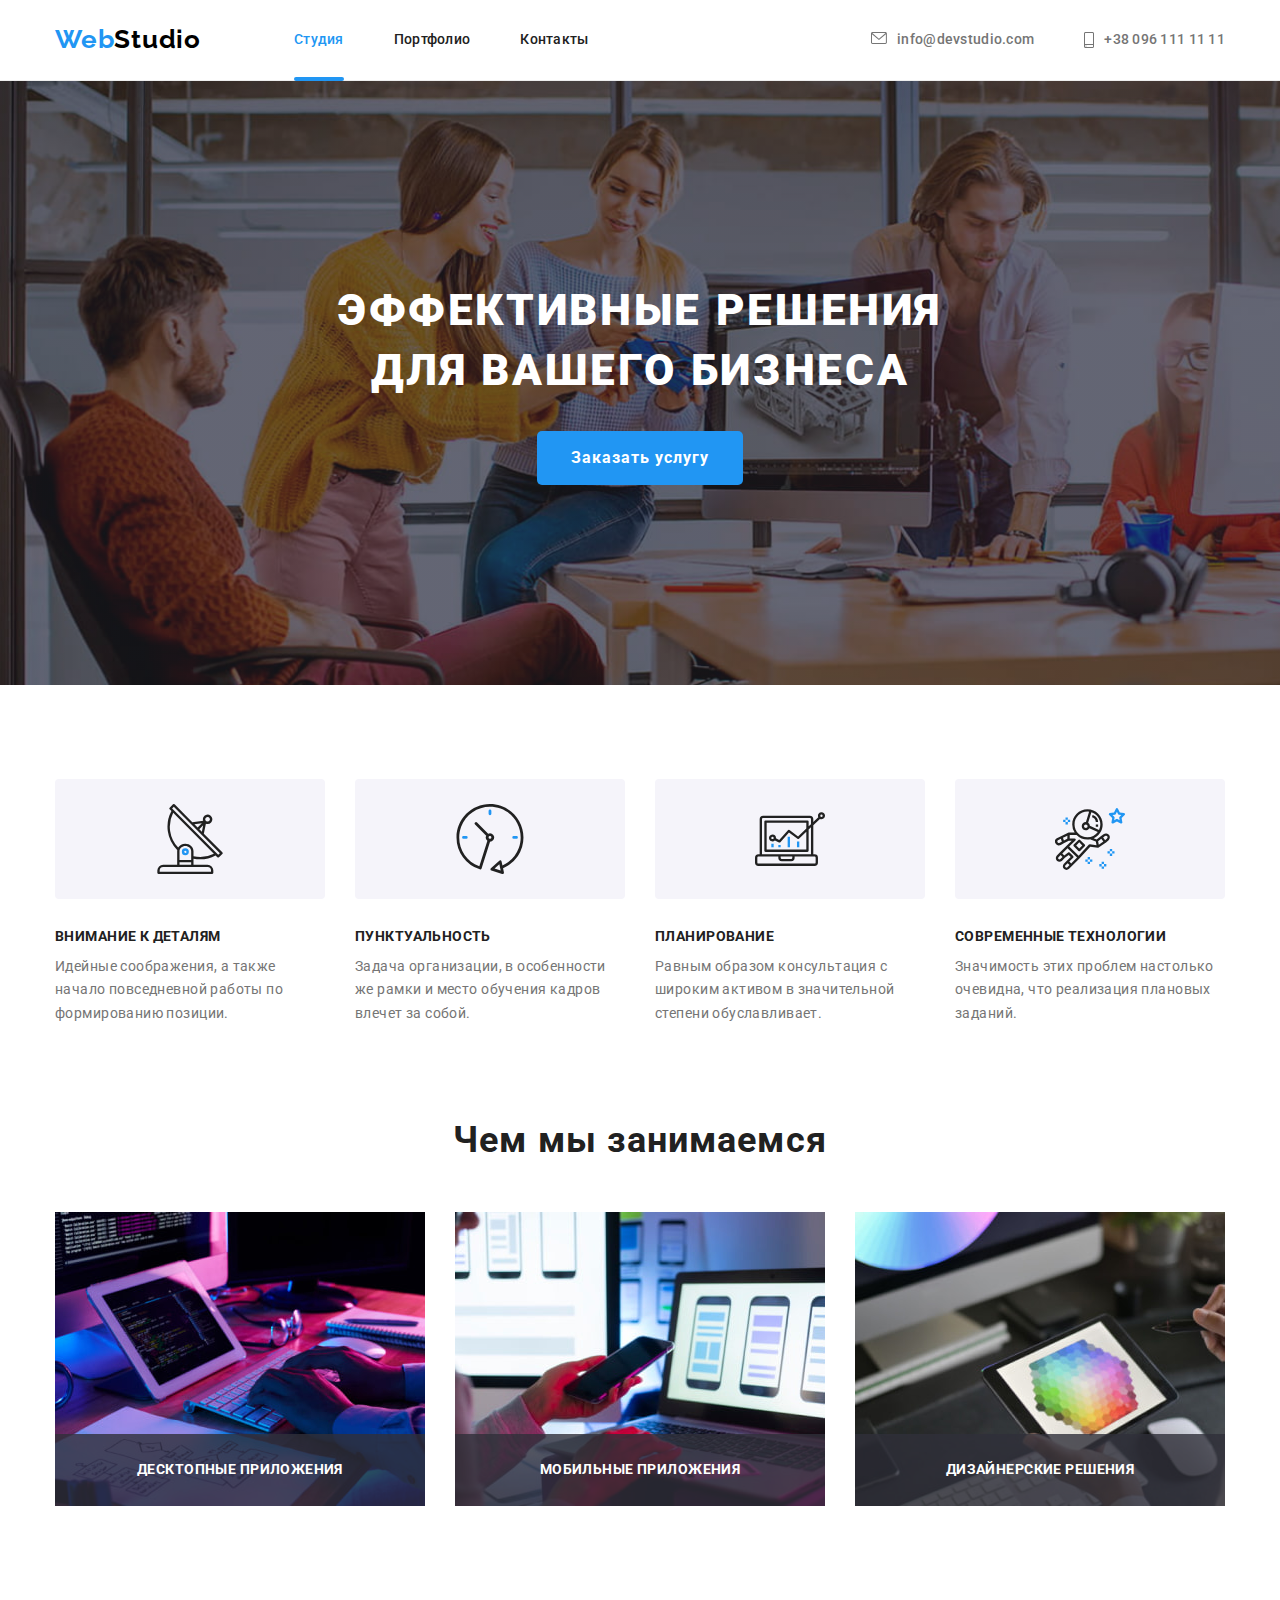
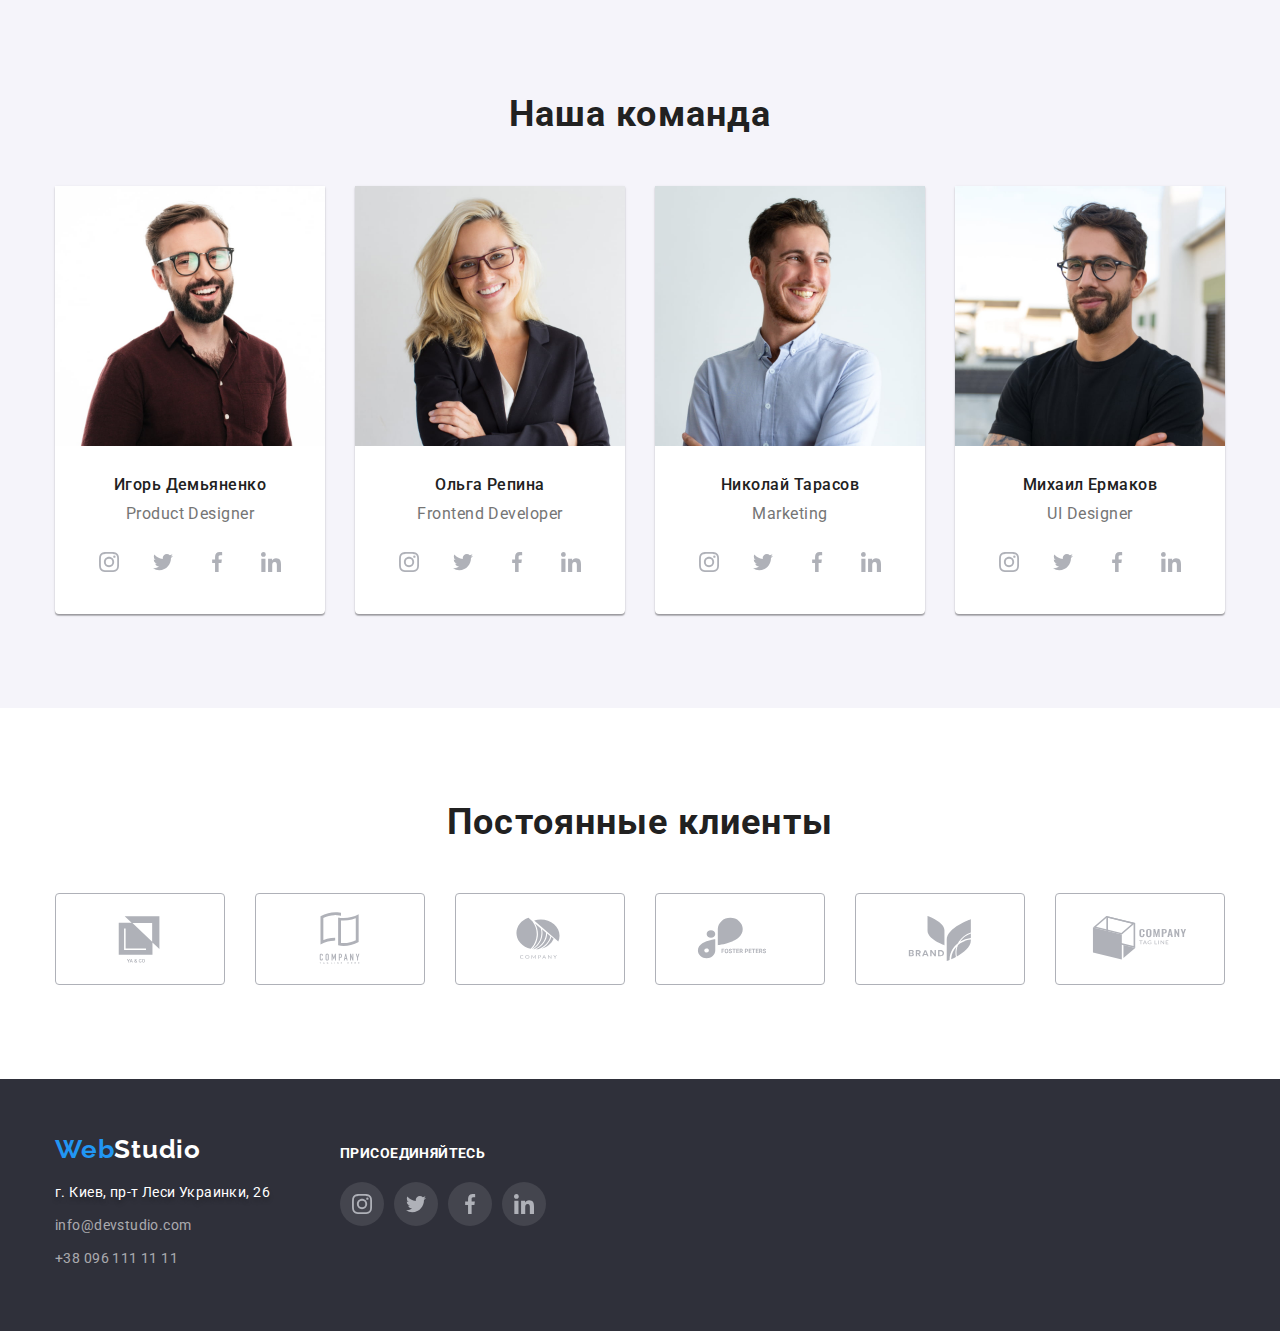
==== index.html @ 17a4c11c "Initial commit" ====
<!DOCTYPE html>
<html lang="ru">
  <head>
    <meta charset="UTF-8" />
    <meta http-equiv="X-UA-Compatible" content="IE=edge" />
    <meta name="viewport" content="width=device-width, initial-scale=1.0" />
    <title>Document</title>
    <link rel="preconnect" href="https://fonts.googleapis.com" />
    <link rel="preconnect" href="https://fonts.gstatic.com" crossorigin />
    <link rel="preconnect" href="https://fonts.googleapis.com" />
    <link rel="preconnect" href="https://fonts.gstatic.com" crossorigin />
    <link
      href="https://fonts.googleapis.com/css2?family=Raleway:wght@700&family=Roboto:wght@400;500;700;900&display=swap"
      rel="stylesheet"
    />
    <link
      rel="stylesheet"
      href="https://cdnjs.cloudflare.com/ajax/libs/modern-normalize/1.1.0/modern-normalize.min.css
    "
    />
    <link rel="stylesheet" href="./styles/style.css" />
  </head>

  <body data-page>
    <header class="header">
      <div class="container header-container">
        <a href="WebStudio" class="logo">
          <span class="logo-first-word">Web</span
          ><span class="logo-second-word">Studio</span></a
        >
        <nav class="header-div">
          <ul class="main-nav">
            <li class="header-list-item">
              <a
                href="./index.html"
                class="link header-link nav-link current-link"
                >Студия</a
              >
            </li>

            <li class="header-list-item">
              <a href="./Portfolio.html" class="link header-link nav-link"
                >Портфолио</a
              >
            </li>

            <li class="header-list-item">
              <a href="Контакты" class="link header-link nav-link">Контакты</a>
            </li>
          </ul>
        </nav>

        <div class="secondsry-nav-div">
          <ul class="secondsry-nav">
            <li class="contact-list-item">
              <a
                href="mailto:info@devstudio.com"
                class="header-contact-link mail"
                ><svg class="contact-svg" width="16" height="12">
                  <use href="./image/icons.svg#mail"></use>
                </svg>
                info@devstudio.com</a
              >
            </li>
            <li class="contact-list-item">
              <a href="tel:+380961111111" class="header-contact-link phone">
                <svg class="contact-svg" width="10" height="16">
                  <use href="./image/icons.svg#phone"></use></svg
                >+38 096 111 11 11</a
              >
            </li>
          </ul>
        </div>
      </div>
    </header>

    <main>
      <!-- Секция герой -->
      <section class="hero">
        <div class="container">
          <h1 class="hero-title">
            Эффективные решения<br />для вашего бизнеса
          </h1>
          <button class="btn" type="button" data-modal-open>
            Заказать услугу
          </button>
        </div>
      </section>

      <!--Список преимуществ-->
      <section class="benefits">
        <div class="container">
          <h2 class="visually-hidden">Список преимуществ</h2>
          <ul class="benefits-list">
            <li class="benefits-list-item">
              <div class="benefits-svg-div">
                <svg width="70" height="70">
                  <use href="./image/icons.svg#feature1"></use>
                </svg>
              </div>
              <h3 class="benefits-title">Внимание к деталям</h3>
              <p class="benefits-text">
                Идейные соображения, а также начало повседневной работы по
                формированию позиции.
              </p>
            </li>

            <li class="benefits-list-item">
              <div class="benefits-svg-div">
                <svg width="70" height="70">
                  <use href="./image/icons.svg#feature2"></use>
                </svg>
              </div>
              <h3 class="benefits-title">Пунктуальность</h3>
              <p class="benefits-text">
                Задача организации, в особенности же рамки и место обучения
                кадров влечет за собой.
              </p>
            </li>

            <li class="benefits-list-item">
              <div class="benefits-svg-div">
                <svg width="70" height="70">
                  <use href="./image/icons.svg#feature3"></use>
                </svg>
              </div>
              <h3 class="benefits-title">Планирование</h3>
              <p class="benefits-text">
                Равным образом консультация с широким активом в значительной
                степени обуславливает.
              </p>
            </li>

            <li class="benefits-list-item">
              <div class="benefits-svg-div">
                <svg width="70" height="70">
                  <use href="./image/icons.svg#feature4"></use>
                </svg>
              </div>
              <h3 class="benefits-title">Современные технологии</h3>
              <p class="benefits-text">
                Значимость этих проблем настолько очевидна, что реализация
                плановых заданий.
              </p>
            </li>
          </ul>
        </div>
      </section>

      <!--Чем мы занимаемся-->
      <section class="our-work">
        <div class="container">
          <h2 class="work-title">Чем мы занимаемся</h2>
          <ul class="our-works-list">
            <li class="list-item">
              <div class="work-card-title-div">
                <img
                  src="./image/studio/what-we-do1.jpg"
                  alt="Рабочий процесс"
                  width="370"
                />
                <p class="work-card-title">Десктопные приложения</p>
              </div>
            </li>

            <li class="list-item">
              <div class="work-card-title-div">
                <img
                  src="./image/studio/what-we-do2.jpg"
                  alt="Рабочий процесс"
                  width="370"
                />
                <p class="work-card-title">Мобильные приложения</p>
              </div>
            </li>

            <li class="list-item">
              <div class="work-card-title-div">
                <img
                  src="./image/studio/what-we-do3.jpg"
                  alt="Рабочий процесс"
                  width="370"
                />
                <p class="work-card-title">Дизайнерские решения</p>
              </div>
            </li>
          </ul>
        </div>
      </section>

      <!--Наша команда-->
      <section class="team">
        <div class="container">
          <h2 class="team-title">Наша команда</h2>
          <ul class="team-list">
            <li class="list-item">
              <div class="team-card">
                <img
                  src="./image/studio/worker1.jpg"
                  alt="Работник 1"
                  width="270"
                />
                <div class="workers-title-div">
                  <h3 class="workers-name">Игорь Демьяненко</h3>
                  <p class="worker-position">Product Designer</p>
                  <ul class="team-svg-list">
                    <li>
                      <a href="" class="team-svg-card" aria-label="socialmedia">
                        <svg class="team-svg" width="20px" height="20px">
                          <use href="./image/icons.svg#instagram"></use>
                        </svg>
                      </a>
                    </li>

                    <li>
                      <a href="" class="team-svg-card" aria-label="socialmedia">
                        <svg class="team-svg" width="20px" height="20px">
                          <use href="./image/icons.svg#twitter"></use>
                        </svg>
                      </a>
                    </li>

                    <li>
                      <a href="" class="team-svg-card" aria-label="socialmedia">
                        <svg class="team-svg" width="20px" height="20px">
                          <use href="./image/icons.svg#facebook"></use>
                        </svg>
                      </a>
                    </li>

                    <li>
                      <a href="" class="team-svg-card" aria-label="socialmedia">
                        <svg class="team-svg" width="20px" height="20px">
                          <use href="./image/icons.svg#linkedin"></use>
                        </svg>
                      </a>
                    </li>
                  </ul>
                </div>
              </div>
            </li>

            <li class="list-item">
              <div class="team-card">
                <img
                  src="./image/studio/worker2.jpg"
                  alt="Работник 2"
                  width="270"
                />
                <div class="workers-title-div">
                  <h3 class="workers-name">Ольга Репина</h3>
                  <p class="worker-position">Frontend Developer</p>
                  <ul class="team-svg-list">
                    <li>
                      <a href="" class="team-svg-card" aria-label="socialmedia">
                        <svg class="team-svg" width="20px" height="20px">
                          <use href="./image/icons.svg#instagram"></use>
                        </svg>
                      </a>
                    </li>

                    <li>
                      <a href="" class="team-svg-card" aria-label="socialmedia">
                        <svg class="team-svg" width="20px" height="20px">
                          <use href="./image/icons.svg#twitter"></use>
                        </svg>
                      </a>
                    </li>

                    <li>
                      <a href="" class="team-svg-card" aria-label="socialmedia">
                        <svg class="team-svg" width="20px" height="20px">
                          <use href="./image/icons.svg#facebook"></use>
                        </svg>
                      </a>
                    </li>

                    <li>
                      <a href="" class="team-svg-card" aria-label="socialmedia">
                        <svg class="team-svg" width="20px" height="20px">
                          <use href="./image/icons.svg#linkedin"></use>
                        </svg>
                      </a>
                    </li>
                  </ul>
                </div>
              </div>
            </li>

            <li class="list-item">
              <div class="team-card">
                <img
                  src="./image/studio/worker3.jpg"
                  alt="Работник 3"
                  width="270"
                />
                <div class="workers-title-div">
                  <h3 class="workers-name">Николай Тарасов</h3>
                  <p class="worker-position">Marketing</p>
                  <ul class="team-svg-list">
                    <li>
                      <a href="" class="team-svg-card" aria-label="socialmedia">
                        <svg class="team-svg" width="20px" height="20px">
                          <use href="./image/icons.svg#instagram"></use>
                        </svg>
                      </a>
                    </li>

                    <li>
                      <a href="" class="team-svg-card" aria-label="socialmedia">
                        <svg class="team-svg" width="20px" height="20px">
                          <use href="./image/icons.svg#twitter"></use>
                        </svg>
                      </a>
                    </li>

                    <li>
                      <a href="" class="team-svg-card" aria-label="socialmedia">
                        <svg class="team-svg" width="20px" height="20px">
                          <use href="./image/icons.svg#facebook"></use>
                        </svg>
                      </a>
                    </li>

                    <li>
                      <a href="" class="team-svg-card" aria-label="socialmedia">
                        <svg class="team-svg" width="20px" height="20px">
                          <use href="./image/icons.svg#linkedin"></use>
                        </svg>
                      </a>
                    </li>
                  </ul>
                </div>
              </div>
            </li>

            <li class="list-item">
              <div class="team-card">
                <img
                  src="./image/studio/worker4.jpg"
                  alt="Работник 4"
                  width="270"
                />
                <div class="workers-title-div">
                  <h3 class="workers-name">Михаил Ермаков</h3>
                  <p class="worker-position">UI Designer</p>
                  <ul class="team-svg-list">
                    <li>
                      <a href="" class="team-svg-card" aria-label="socialmedia">
                        <svg class="team-svg" width="20px" height="20px">
                          <use href="./image/icons.svg#instagram"></use>
                        </svg>
                      </a>
                    </li>

                    <li>
                      <a href="" class="team-svg-card" aria-label="socialmedia">
                        <svg class="team-svg" width="20px" height="20px">
                          <use href="./image/icons.svg#twitter"></use>
                        </svg>
                      </a>
                    </li>

                    <li>
                      <a href="" class="team-svg-card" aria-label="socialmedia">
                        <svg class="team-svg" width="20px" height="20px">
                          <use href="./image/icons.svg#facebook"></use>
                        </svg>
                      </a>
                    </li>

                    <li>
                      <a href="" class="team-svg-card" aria-label="socialmedia">
                        <svg class="team-svg" width="20px" height="20px">
                          <use href="./image/icons.svg#linkedin"></use>
                        </svg>
                      </a>
                    </li>
                  </ul>
                </div>
              </div>
            </li>
          </ul>
        </div>
      </section>

      <!-- Клиенты -->
      <section class="clients">
        <div class="container">
          <h2 class="clients-title">Постоянные клиенты</h2>
          <ul class="clients-list">
            <li class="clients-list-item">
              <a href="" aria-label="клиент" class="clients-link">
                <svg class="clients-logo" width="106" height="60">
                  <use href="./image/icons.svg#client1"></use>
                </svg>
              </a>
            </li>

            <li class="clients-list-item">
              <a href="" aria-label="клиент" class="clients-link">
                <svg class="clients-logo" width="106" height="60">
                  <use href="./image/icons.svg#client2"></use>
                </svg>
              </a>
            </li>

            <li class="clients-list-item">
              <a href="" aria-label="клиент" class="clients-link">
                <svg class="clients-logo" width="106" height="60">
                  <use href="./image/icons.svg#client3"></use>
                </svg>
              </a>
            </li>

            <li class="clients-list-item">
              <a href="" aria-label="клиент" class="clients-link">
                <svg class="clients-logo" width="106" height="60">
                  <use href="./image/icons.svg#client4"></use>
                </svg>
              </a>
            </li>

            <li class="clients-list-item">
              <a href="" aria-label="клиент" class="clients-link">
                <svg class="clients-logo" width="106" height="60">
                  <use href="./image/icons.svg#client5"></use>
                </svg>
              </a>
            </li>

            <li class="clients-list-item">
              <a href="" aria-label="клиент" class="clients-link">
                <svg class="clients-logo" width="106" height="60">
                  <use href="./image/icons.svg#client6"></use>
                </svg>
              </a>
            </li>
          </ul>
        </div>
      </section>
    </main>

    <!-- Футер -->
    <footer class="footer">
      <div class="container footer-block">
        <div class="footer-container">
          <a href="WebStudio" class="logo">
            <span class="logo-first-word">Web</span
            ><span class="logo-white-word">Studio</span></a
          >

          <a
            href="https://goo.gl/maps/T2ZpNwHjRuijeioPA"
            class="link adress"
            target="«_blank»"
            rel="noopener noreferrer"
          >
            г. Киев, пр-т Леси Украинки, 26
          </a>

          <a href="mailto:info@devstudio.com" class="footer-contact-link"
            >info@devstudio.com</a
          >

          <a href="tel:+380961111111" class="footer-contact-link"
            >+38 096 111 11 11</a
          >
        </div>

        <div>
          <p class="footer-title">присоединяйтесь</p>
          <ul class="team-svg-list">
            <li>
              <a href="" aria-label="Socialmedia" class="social-link">
                <svg class="social-link-svg" width="20px" height="20px">
                  <use href="./image/icons.svg#instagram"></use>
                </svg>
              </a>
            </li>

            <li>
              <a href="" aria-label="Socialmedia" class="social-link">
                <svg class="social-link-svg" width="20px" height="20px">
                  <use href="./image/icons.svg#twitter"></use>
                </svg>
              </a>
            </li>

            <li>
              <a href="" aria-label="Socialmedia" class="social-link">
                <svg class="social-link-svg" width="20px" height="20px">
                  <use href="./image/icons.svg#facebook"></use>
                </svg>
              </a>
            </li>

            <li>
              <a href="" aria-label="Socialmedia" class="social-link">
                <svg class="social-link-svg" width="20px" height="20px">
                  <use href="./image/icons.svg#linkedin"></use>
                </svg>
              </a>
            </li>
          </ul>
        </div>
      </div>
    </footer>

    <!-- Модальное окно -->
    <div class="backdrop is-hidden" data-modal>
      <div class="modal">
        <button class="modal-close-btn" type="button" data-modal-close>
          <svg class="modal-svg" width="18" height="18">
            <use href="./image/icons.svg#close"></use>
          </svg>
        </button>
      </div>
    </div>
    <script src="./modal.js"></script>
  </body>
</html>
---- styles/style.css ----
:root {
  --main-text-color: #212121;
  --secondary-text-color: #757575;
}

body {
  font-family: "Roboto", sans-serif;
}
.no-scroll {
  overflow: hidden;
}

/* main styles */
ul {
  list-style: none;
}

.link {
  text-decoration: none;
  color: #212121;
}

img {
  display: block;
}

.container {
  width: 1200px;
  padding-right: 15px;
  padding-left: 15px;
  margin-right: auto;
  margin-left: auto;
}

.footer-block {
  display: flex;
  align-items: baseline;
  gap: 70px;
}

/* header */

.header {
  border-bottom: 1px solid #eeeeee;
}

.header-container {
  display: flex;
  align-items: center;
}

.header-div {
  display: flex;
  align-items: center;
}

.main-nav {
  display: flex;
  margin-top: 0;
  margin-bottom: 0;
  padding-left: 0;
}

.secondsry-nav-div {
  display: flex;
  margin-left: auto;
}

.secondsry-nav {
  display: flex;
  gap: 50px;
  padding-left: 0;
  margin-top: 0;
  margin-bottom: 0;
}

.logo {
  font-family: "Raleway";
  font-style: normal;
  font-weight: 700;
  font-size: 26px;
  line-height: 0.83;
  letter-spacing: 0.03em;
  text-decoration: none;
}

.logo-first-word {
  color: #2196f3;
}

.logo-second-word {
  color: #000000;
}

.header-list-item {
  margin-left: 50px;
}
.header-list-item:first-child {
  margin-left: 93px;
}

.header-link {
  position: relative;
  display: block;
  color: var(--main-text-color);
  font-style: normal;
  font-weight: 500;
  font-size: 14px;
  line-height: 1.14;
  letter-spacing: 0.02em;
  padding-top: 32px;
  padding-bottom: 32px;
  transition: color 250ms cubic-bezier(0.4, 0, 0.2, 1);
}

.header-link:hover,
.header-link:focus {
  color: #2196f3;
}
.current-link {
  color: #2196f3;
}

.current-link::after {
  position: absolute;
  bottom: -1px;
  content: "";
  width: 100%;
  height: 4px;
  background: #2196f3;
  border-radius: 2px;
  display: block;
}

.header-contact-link {
  color: var(--secondary-text-color);
  text-decoration: none;
  font-weight: 500;
  font-size: 14px;
  line-height: 1.14;
  letter-spacing: 0.02em;
  padding-top: 32px;
  padding-bottom: 32px;
  display: flex;
  justify-content: center;
  align-items: flex-start;
  transition: color 250ms cubic-bezier(0.4, 0, 0.2, 1);
}

.header-contact-link:hover,
.header-contact-link:focus {
  color: #2196f3;
}

.contact-list-item {
  display: flex;
  justify-content: center;
  align-items: center;
}
.header-contact-link:hover,
.header-contact-link:focus .contact-svg {
  fill: currentColor;
}

.contact-svg {
  fill: currentColor;
  margin-right: 10px;
  display: inline-block;
}

/* Section hero */

.hero {
  max-width: 1600px;
  display: block;
  background-color: rgba(47, 48, 58, 0.4);
  background-image: linear-gradient(
      to right,
      rgba(47, 48, 58, 0.4),
      rgba(47, 48, 58, 0.4)
    ),
    url(../image/background/bg_hero.jpg);
  background-repeat: no-repeat;
  background-size: cover;
  text-align: center;
  margin-right: auto;
  margin-left: auto;
  padding-top: 200px;
  padding-right: 0;
  padding-bottom: 200px;
  padding-left: 0;
}

.hero-title {
  color: #ffffff;
  font-style: normal;
  font-weight: 900;
  font-size: 44px;
  line-height: 1.36;
  text-align: center;
  letter-spacing: 0.06em;
  text-transform: uppercase;
  margin-top: 0;
  margin-bottom: 30px;
}

.btn {
  font-family: inherit;
  font-style: normal;
  font-weight: 700;
  font-size: 16px;
  line-height: 1.87;
  display: inline-block;
  text-align: center;
  letter-spacing: 0.06em;
  color: #ffffff;
  background-color: #2196f3;
  cursor: pointer;
  border-radius: 5px;
  border-color: transparent;
  min-width: 200px;
  padding: 10px 32px;
}

/* Список преимуществ */

.benefits {
  padding-top: 94px;
}

.visually-hidden {
  position: absolute;
  width: 1px;
  height: 1px;
  margin: -1px;
  border: 0;
  padding: 0;
  white-space: nowrap;
  clip-path: inset(100%);
  clip: rect(0 0 0 0);
  overflow: hidden;
}

.benefits-list {
  display: flex;
  gap: 30px;
  justify-content: space-between;
  padding-left: 0;
  margin-top: 0;
  margin-bottom: 0;
}
.benefits-list-item {
  flex-basis: 270px;
}

.benefits-svg-div {
  width: 270px;
  height: 120px;
  background-color: #f5f4fa;
  border-radius: 4px;
  margin-bottom: 30px;
  display: flex;
  justify-content: center;
  align-items: center;
}

.benefits-title {
  color: var(--main-text-color);
  font-style: normal;
  font-weight: 700;
  font-size: 14px;
  line-height: 1.14;
  letter-spacing: 0.03em;
  text-transform: uppercase;
  margin-top: 0;
  margin-bottom: 10px;
}

.benefits-text {
  color: var(--secondary-text-color);
  font-style: normal;
  font-weight: 400;
  font-size: 14px;
  line-height: 1.71;
  letter-spacing: 0.03em;
  margin-top: 0;
  margin-bottom: 0;
}

/* Чем мы занимаемся */
.our-work {
  padding-top: 94px;
  padding-bottom: 94px;
}

.our-works-list {
  display: flex;
  justify-content: space-between;
  padding-left: 0;
  gap: 30px;
  margin-top: 0;
  margin-bottom: 0;
}

.work-title {
  color: var(--main-text-color);
  font-style: normal;
  font-weight: 700;
  font-size: 36px;
  line-height: 1.16;
  text-align: center;
  letter-spacing: 0.03em;
  margin-top: 0;
  margin-bottom: 50px;
}
.work-card-title-div {
  position: relative;
}
.work-card-title {
  position: absolute;
  bottom: 0;
  width: 100%;
  margin: 0;
  font-weight: 700;
  font-size: 14px;
  line-height: 1.14;
  text-align: center;
  letter-spacing: 0.03em;
  text-transform: uppercase;
  color: #ffffff;
  background-color: rgba(47, 48, 58, 0.8);
  padding-top: 28px;
  padding-bottom: 28px;
}

/* наша команда */

.team {
  background: #f5f4fa;
  padding-top: 94px;
  padding-bottom: 94px;
}

.team-title {
  color: var(--main-text-color);
  font-weight: 700;
  font-size: 36px;
  line-height: 1.16;
  text-align: center;
  letter-spacing: 0.03em;
  margin-top: 0;
  margin-bottom: 50px;
}

.team-list {
  display: flex;
  gap: 30px;
  justify-content: space-around;
  padding-left: 0;
  margin-top: 0;
  margin-bottom: 0;
}

.team-card {
  background: #ffffff;
  box-shadow: 0px 1px 3px rgba(0, 0, 0, 0.12), 0px 1px 1px rgba(0, 0, 0, 0.14),
    0px 2px 1px rgba(0, 0, 0, 0.2);
  border-radius: 0px 0px 4px 4px;
}

.workers-title-div {
  padding-top: 30px;
  padding-bottom: 30px;
  text-align: center;
}

.workers-name {
  color: var(--main-text-color);
  font-style: normal;
  font-weight: 500;
  font-size: 16px;
  line-height: 1.18;
  letter-spacing: 0.03em;
  margin-top: 0;
  margin-bottom: 10px;
}

.worker-position {
  color: var(--secondary-text-color);
  font-style: normal;
  font-weight: 400;
  font-size: 16px;
  line-height: 1.18;
  letter-spacing: 0.03em;
  margin-top: 0;
  margin-bottom: 16px;
}

.team-svg-list {
  display: flex;
  gap: 10px;
  justify-content: center;
  padding-left: 0;
  margin-top: 0;
  margin-bottom: 0;
}

.team-svg-card {
  width: 44px;
  height: 44px;
  color: #afb1b8;
  border-radius: 50%;
  display: flex;
  justify-content: center;
  align-items: center;
  transition: color 250ms cubic-bezier(0.4, 0, 0.2, 1),
    background 250ms cubic-bezier(0.4, 0, 0.2, 1);
}

.team-svg-card:hover,
.team-svg-card:focus {
  background-color: #2196f3;
  color: #ffffff;
}

.team-svg {
  fill: currentColor;
}
.team-svg-card:hover,
.team-svg-card:focus .team-svg {
  fill: currentColor;
}

/* клиенты */

.clients {
  padding-top: 94px;
  padding-bottom: 94px;
}

.clients-title {
  color: var(--main-text-color);
  font-weight: 700;
  font-size: 36px;
  line-height: 1.16;
  text-align: center;
  letter-spacing: 0.03em;
  margin-top: 0;
  margin-bottom: 50px;
}

.clients-list {
  display: flex;
  gap: 30px;
  margin-top: 0;
  margin-bottom: 0;
  padding-left: 0;
}

.clients-list-item {
  display: flex;
  justify-content: center;
  text-align: center;
}

.clients-link {
  display: flex;
  justify-content: center;
  align-items: center;
  border-radius: 4px;
  width: 170px;
  height: 92px;
  border: 1px solid #afb1b8;
  color: #afb1b8;
  transition: color 250ms cubic-bezier(0.4, 0, 0.2, 1),
    border 250ms cubic-bezier(0.4, 0, 0.2, 1);
}

.clients-link:hover,
.clients-link:focus {
  border: 1px solid #2196f3;
  color: #2196f3;
}

.clients-link:hover .clients-logo {
  fill: currentColor;
}
.clients-link:focus .clients-logo {
  fill: currentColor;
}

.clients-logo {
  fill: currentColor;
}

/* footer */

.footer {
  background-color: #2f303a;
  padding-top: 60px;
  padding-bottom: 60px;
}

.footer-container {
  display: flex;
  flex-direction: column;
  margin-left: 0;
}

.logo-white-word {
  color: #ffffff;
}

.adress {
  color: #ffffff;
  text-shadow: 0px 4px 4px rgba(0, 0, 0, 0.25);
  font-style: normal;
  font-weight: 400;
  font-size: 14px;
  line-height: 1.71;
  letter-spacing: 0.03em;
  margin-top: 20px;
  margin-bottom: 9px;
  transition: color 250ms cubic-bezier(0.4, 0, 0.2, 1);
}

.adress:hover,
.adress:focus {
  color: #2196f3;
}

.footer-contact-link {
  color: rgba(255, 255, 255, 0.6);
  font-style: normal;
  font-weight: 400;
  font-size: 14px;
  line-height: 1.71;
  letter-spacing: 0.03em;
  text-decoration: none;
  margin-bottom: 9px;
  transition: color 250ms cubic-bezier(0.4, 0, 0.2, 1);
}

.footer-contact-link:hover,
.footer-contact-link:focus {
  color: #2196f3;
}

.footer-contact-link:last-child {
  margin-bottom: 0;
}

.footer-title {
  font-weight: 700;
  font-size: 14px;
  line-height: 1.14;
  letter-spacing: 0.03em;
  text-transform: uppercase;
  color: #ffffff;
  margin-top: 0;
  margin-bottom: 20px;
}
.social-link {
  width: 44px;
  height: 44px;
  color: #afb1b8;
  background: rgba(255, 255, 255, 0.1);
  border-radius: 50%;
  display: flex;
  justify-content: center;
  align-items: center;
  transition: color 250ms cubic-bezier(0.4, 0, 0.2, 1),
    background 250ms cubic-bezier(0.4, 0, 0.2, 1);
}

.social-link:hover,
.social-link:focus {
  background-color: #2196f3;
  color: #ffffff;
}

.social-link-svg {
  fill: currentColor;
}
.social-link:hover,
.social-link:focus .team-svg {
  fill: currentColor;
}

/* Модальное окно */

.backdrop {
  position: fixed;
  top: 0;
  left: 0;
  width: 100%;
  height: 100%;
  background-color: rgba(0, 0, 0, 0.2);
  transition: opacity 250ms cubic-bezier(0.4, 0, 0.2, 1),
    visibility 250ms cubic-bezier(0.4, 0, 0.2, 1);
}

.backdrop.is-hidden {
  opacity: 0;
  visibility: hidden;
  pointer-events: none;
}

.modal {
  position: absolute;
  top: 50%;
  left: 50%;
  transform: translate(-50%, -50%) scale(1) rotate(0);
  width: 528px;
  height: 581px;
  background-color: #ffffff;
  box-shadow: 0px 1px 3px rgba(0, 0, 0, 0.12), 0px 1px 1px rgba(0, 0, 0, 0.14),
    0px 2px 1px rgba(0, 0, 0, 0.2);
  border-radius: 4px;
  transition: 1000ms;
}

.backdrop.is-hidden .modal {
  transform: translate(-50%, -50%) scale(0.2) rotate(45deg);
}

.modal-close-btn {
  position: absolute;
  padding: 6px;
  top: 8px;
  right: 8px;
  background-color: #ffffff;
  border: 1px solid rgba(0, 0, 0, 0.1);
  border-radius: 50%;
  display: flex;
  justify-content: center;
  align-items: center;
  cursor: pointer;
}

/* Портфолио */

.portfolio {
  padding-top: 94px;
  padding-bottom: 94px;
}

.btn-list {
  display: flex;
  justify-content: center;
  margin-top: 0;
  margin-bottom: 0;
  padding-left: 0;
}

.portfolio-btn {
  color: var(--main-text-color);
  background-color: #f5f4fa;
  font-style: normal;
  font-weight: 500;
  font-size: 16px;
  line-height: 1.62;
  text-align: center;
  letter-spacing: 0.03em;
  border-radius: 4px;
  border-color: transparent;
  padding: 6px 22px;
  cursor: pointer;
  transition: color 250ms cubic-bezier(0.4, 0, 0.2, 1),
    background 250ms cubic-bezier(0.4, 0, 0.2, 1);
}

.btn-list-item {
  margin-left: 8px;
}
.btn-list-item:first-child {
  margin-left: 0;
}

.portfolio-btn:hover,
.portfolio-btn:focus {
  background-color: #2196f3;
  color: #ffffff;
}
.btn-list {
  display: flex;
  margin-bottom: 50px;
}

.portfolio-card-list {
  display: flex;
  flex-wrap: wrap;
  gap: 30px;
  padding-left: 0;
  margin-top: 0;
  margin-bottom: 0;
}

.portfolio-card {
  flex-basis: calc((100% - 60px) / 3);
}

.portfolio-card:hover {
  box-shadow: 0px 1px 1px rgba(0, 0, 0, 0.12), 0px 4px 4px rgba(0, 0, 0, 0.06),
    1px 4px 6px rgba(0, 0, 0, 0.16);
}

.portfolio-card:hover .overlay {
  cursor: pointer;
  transform: translateY(0%);
}
.portfolio-hover-div {
  position: relative;
  overflow: hidden;
}

.overlay {
  position: absolute;
  bottom: 0;
  left: 0;
  display: block;
  transform: translateY(100%);
  background-color: rgba(33, 150, 243, 0.9);
  width: 100%;
  height: 100%;
  transition: transform 250ms cubic-bezier(0.4, 0, 0.2, 1);
}

.portfolio-hover-title {
  margin: 0;
  padding-top: 63px;
  padding-right: 24px;
  padding-bottom: 63px;
  padding-left: 24px;
  font-weight: 400;
  font-size: 18px;
  line-height: 1.55;
  letter-spacing: 0.03em;
  color: #ffffff;
}
.portfolio-hover-title:hover {
  opacity: 1;
}

.portfolio-title-div {
  border: 1px solid #eeeeee;
  border-top: none;
  padding-top: 20px;
  padding-right: 24px;
  padding-bottom: 20px;
  padding-left: 24px;
}

.portfolio-title {
  color: var(--main-text-color);
  font-weight: 700;
  font-size: 18px;
  line-height: 2;
  letter-spacing: 0.06em;
  margin-top: 0;
  margin-bottom: 4px;
}

.portfolio-category {
  color: var(--secondary-text-color);
  font-weight: 400;
  font-size: 16px;
  line-height: 1.87;
  letter-spacing: 0.03em;
  margin-top: 0;
  margin-bottom: 0;
}
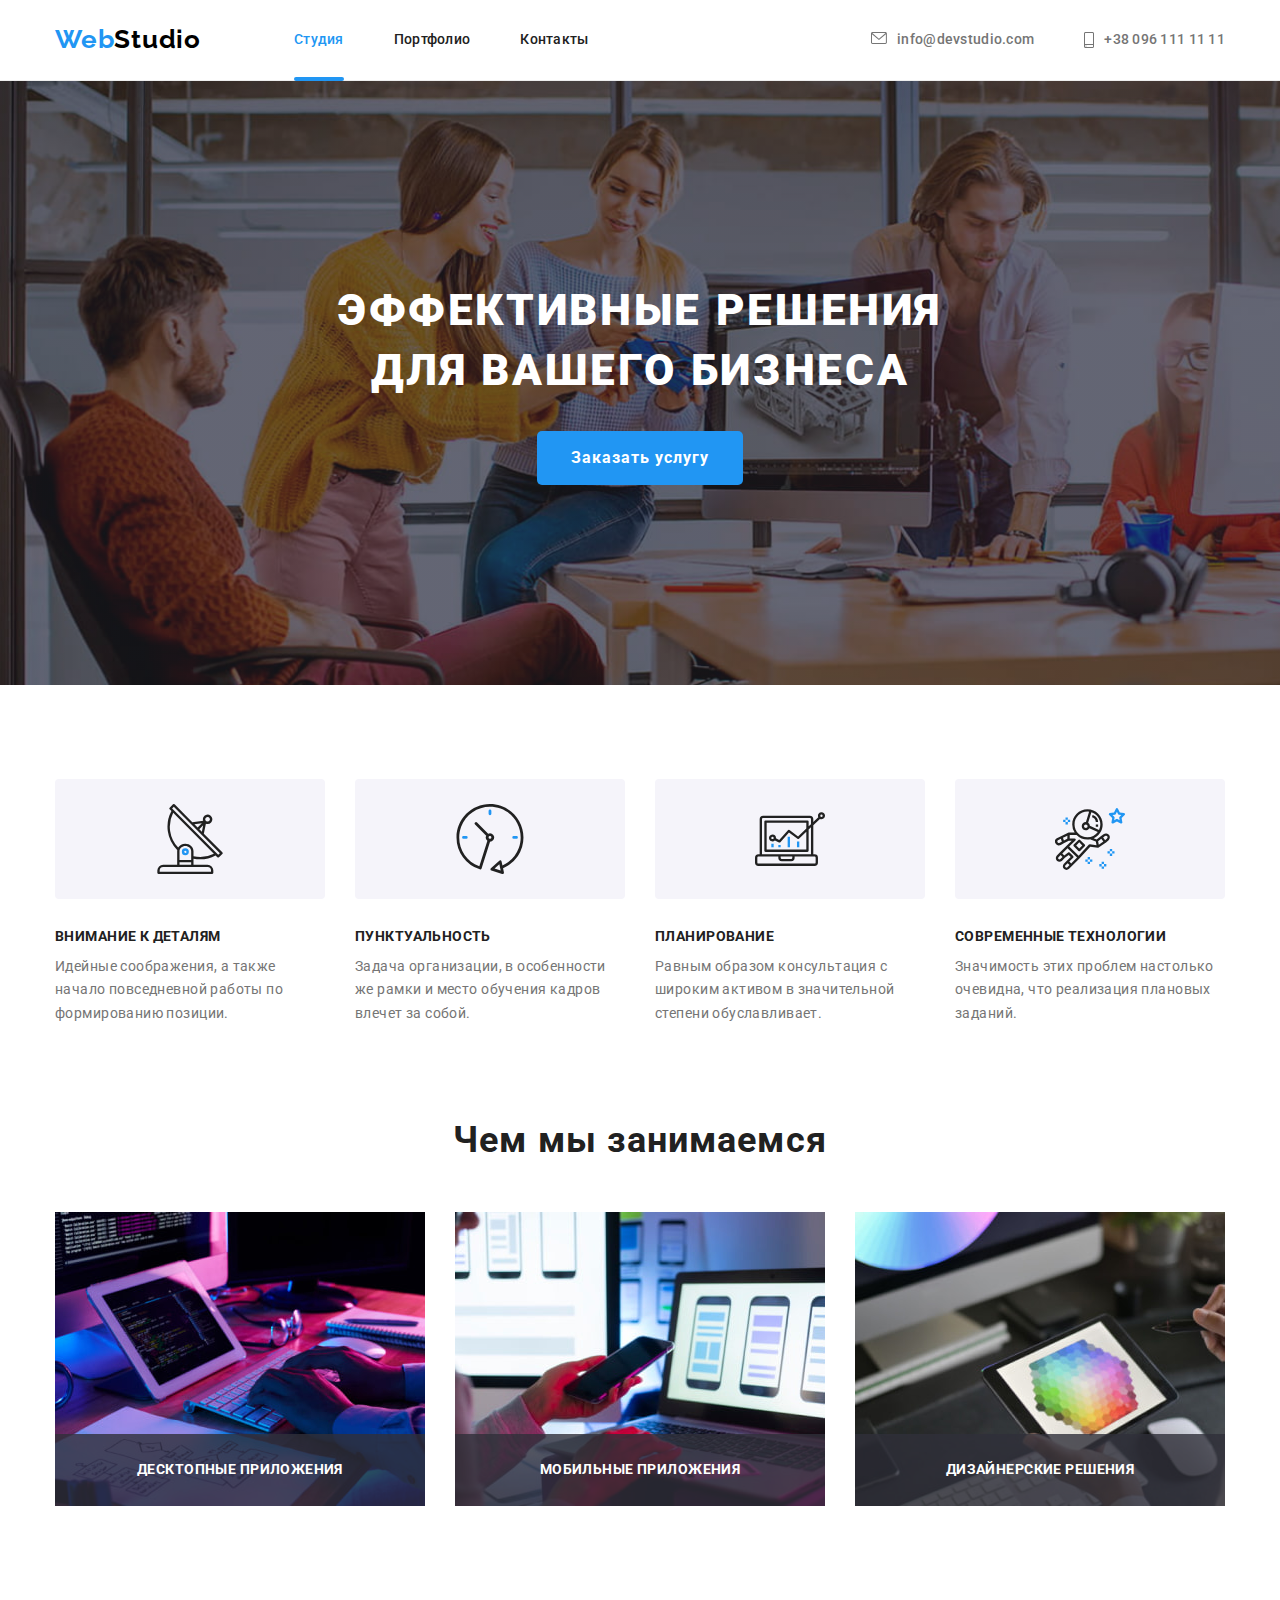
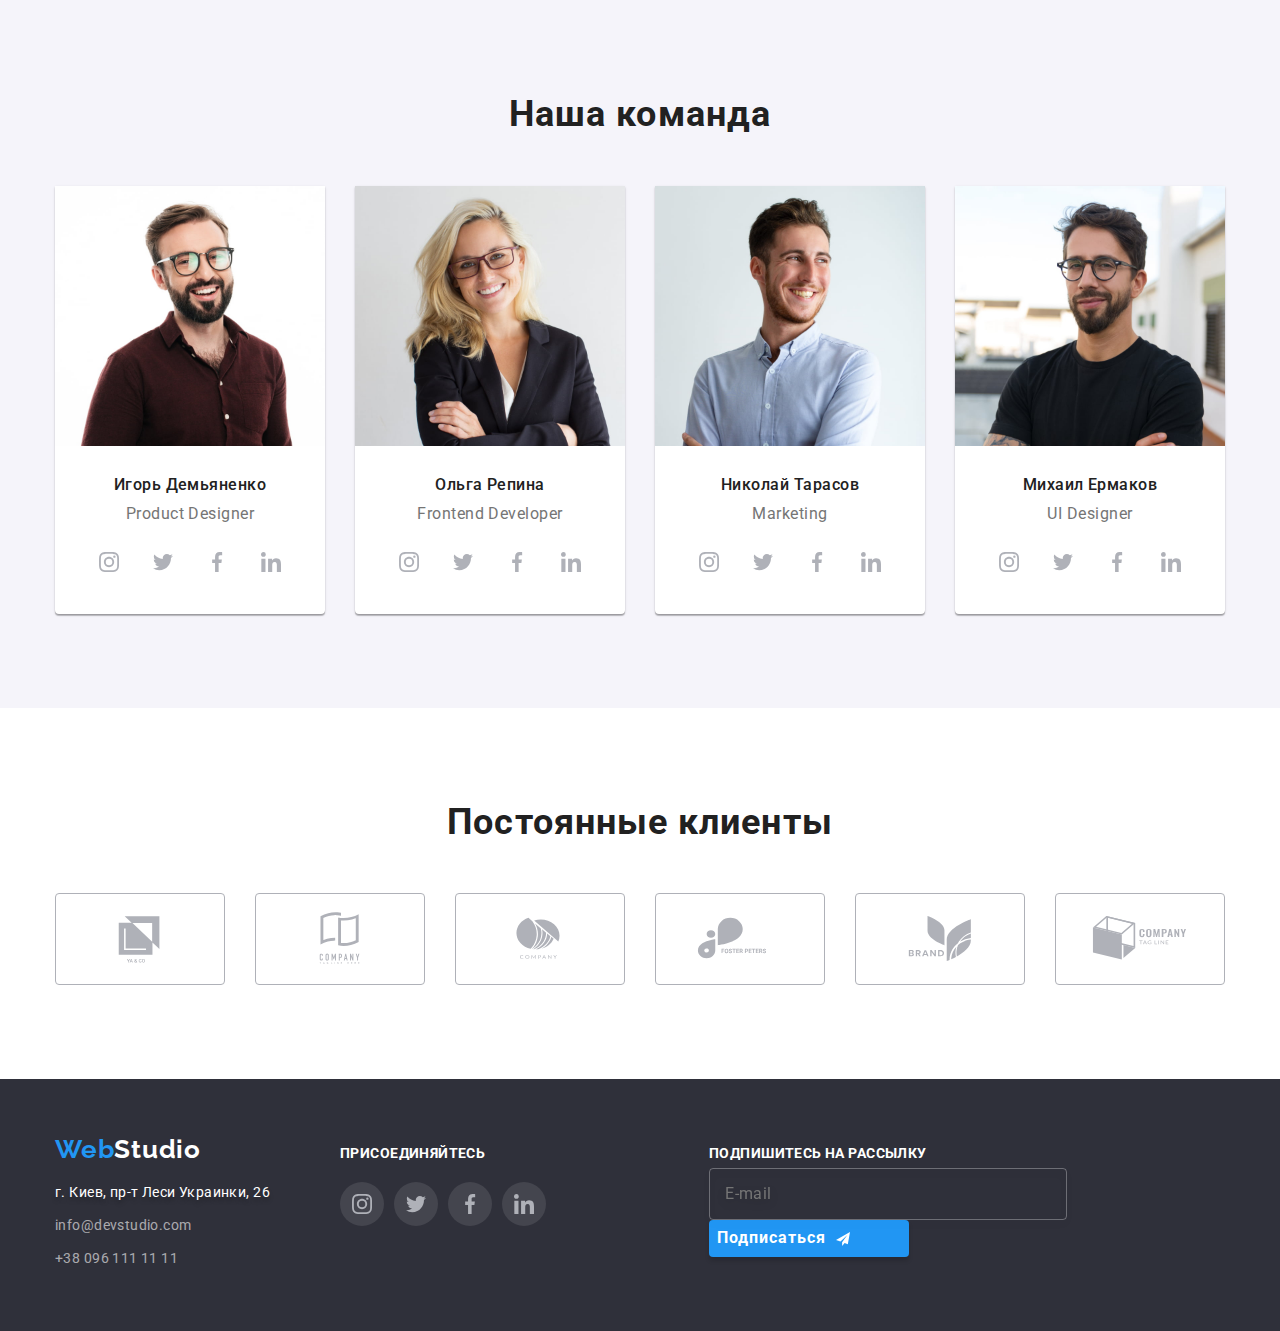
==== commit d54de178: "код" ====
--- a/index.html
+++ b/index.html
@@ -75,7 +75,7 @@
     </header>
 
     <main>
-      <!-- Секция герой -->
+      <!-- -----------***| Секция герой |***---------- -->
       <section class="hero">
         <div class="container">
           <h1 class="hero-title">
@@ -87,7 +87,7 @@
         </div>
       </section>
 
-      <!--Список преимуществ-->
+      <!-- -----------***| Список преимуществ |***---------- -->
       <section class="benefits">
         <div class="container">
           <h2 class="visually-hidden">Список преимуществ</h2>
@@ -146,8 +146,8 @@
           </ul>
         </div>
       </section>
-
-      <!--Чем мы занимаемся-->
+<!-- 
+      -----------***| Чем мы занимаемся |***---------- -->
       <section class="our-work">
         <div class="container">
           <h2 class="work-title">Чем мы занимаемся</h2>
@@ -188,7 +188,7 @@
         </div>
       </section>
 
-      <!--Наша команда-->
+      <!-- -----------***| Наша команда |***---------- -->
       <section class="team">
         <div class="container">
           <h2 class="team-title">Наша команда</h2>
@@ -384,7 +384,7 @@
         </div>
       </section>
 
-      <!-- Клиенты -->
+      <!-- -----------***| Клиенты |***---------- -->
       <section class="clients">
         <div class="container">
           <h2 class="clients-title">Постоянные клиенты</h2>
@@ -441,7 +441,7 @@
       </section>
     </main>
 
-    <!-- Футер -->
+    <!-- -----------***| Футер |***---------- -->
     <footer class="footer">
       <div class="container footer-block">
         <div class="footer-container">
@@ -504,19 +504,80 @@
             </li>
           </ul>
         </div>
+        <div>
+          <form class="subscribe-form">
+          <p class="subscribe-form-title">Подпишитесь на рассылку</p>
+          <input type="mail" placeholder="E-mail" class="subscribe-form-input"/>
+          <button type="submit" class="submit-form-btn">Подписаться
+            <svg class="subscribe-form-svg" width="24" height="24">
+            <use href="./image/icons.svg#send"></use>
+            </svg>
+          </button>
+        </div>
+        </form>
       </div>
     </footer>
-
-    <!-- Модальное окно -->
+<!-- 
+    -----------***| Модальное окно |***---------- -->
     <div class="backdrop is-hidden" data-modal>
       <div class="modal">
         <button class="modal-close-btn" type="button" data-modal-close>
-          <svg class="modal-svg" width="18" height="18">
+          <svg class="modal-close-svg" width="18" height="18">
             <use href="./image/icons.svg#close"></use>
           </svg>
         </button>
+
+        <form name="modal" class="modal-form">
+          <b class="modal-title">Оставьте свои данные, мы вам перезвоним</b>
+          <div class="register-form">
+            <label class="modal-label"
+              ><span class="modal-span">Имя</span>
+              <input type="text" name="user name" class="modal-input" />
+              <svg class="modal-svg" width="18" height="18">
+                <use href="./image/icons.svg#person"></use>
+              </svg>
+            </label>
+
+            <label class="modal-label"
+              ><span class="modal-span">Телефон</span>
+              <input type="tel" class="modal-input" name="user phone" />
+              <svg class="modal-svg" width="18" height="18">
+                <use href="./image/icons.svg#modal-phone"></use>
+              </svg>
+            </label>
+
+            <label class="modal-label"
+              ><span class="modal-span">Почта</span>
+              <input type="mail" name="user mail" class="modal-input" />
+              <svg class="modal-svg" width="18" height="18">
+                <use href="./image/icons.svg#modal-mail"></use>
+              </svg>
+            </label>
+          </div>
+          <label
+            ><span class="modal-span">Комментарий</span>
+            <textarea
+              name="user comment"
+              placeholder="Введите текст"
+              class="modal-textarea"
+            ></textarea>
+          </label>
+
+          <label class="agreement">
+            <input type="checkbox" class="modal-checkbox visually-hidden" />
+            <svg class="register-svg" width="16" height="15">
+              <use href="./image/icons.svg#uncheck" class="uncheck"></use>
+              <use href="./image/icons.svg#check" class="check"></use>
+            </svg>
+            <span class="text-span">Соглашаюсь на рассылку и принимаю</span>
+            <a href="" class="agreement-link">Условия договора</a></label
+          >
+
+          <button type="submit" class="modal-btn">Отправить</button>
+        </form>
       </div>
     </div>
+
     <script src="./modal.js"></script>
   </body>
 </html>
--- a/styles/style.css
+++ b/styles/style.css
@@ -586,6 +586,52 @@
 .social-link:focus .team-svg {
   fill: currentColor;
 }
+.subscribe-form {
+  margin-left: 93px;
+}
+.subscribe-form-input {
+  border: 1px solid rgba(255, 255, 255, 0.3);
+  filter: drop-shadow(0px 4px 4px rgba(0, 0, 0, 0.15));
+  border-radius: 4px;
+  background-color: transparent;
+  color: rgba(255, 255, 255, 0.6);
+  font-weight: 400;
+  font-size: 16px;
+  line-height: 1.25;
+  letter-spacing: 0.03em;
+  padding: 15px;
+  width: 358px;
+}
+
+.subscribe-form-title {
+  font-weight: 700;
+  font-size: 14px;
+  line-height: 1.14px;
+  letter-spacing: 0.03em;
+  text-transform: uppercase;
+  color: #ffffff;
+}
+
+.submit-form-btn {
+  font-weight: 700;
+  font-size: 16px;
+  line-height: 1.88;
+  display: flex;
+  align-items: center;
+  text-align: center;
+  letter-spacing: 0.06em;
+  color: #ffffff;
+  padding-top: 10px 28px;
+  background-color: #2196f3;
+  box-shadow: 0px 4px 4px rgba(0, 0, 0, 0.15);
+  border-radius: 4px;
+  border-color: transparent;
+  cursor: pointer;
+  width: 200px;
+}
+.subscribe-form-svg {
+  padding-left: 10px;
+}
 
 /* Модальное окно */
 
@@ -618,6 +664,10 @@
     0px 2px 1px rgba(0, 0, 0, 0.2);
   border-radius: 4px;
   transition: 1000ms;
+  padding-top: 40px;
+  padding-right: 39px;
+  padding-left: 41px;
+  padding-bottom: 40px;
 }
 
 .backdrop.is-hidden .modal {
@@ -636,8 +686,142 @@
   justify-content: center;
   align-items: center;
   cursor: pointer;
-}
-
+  width: 33px;
+  height: 33px;
+}
+.modal-close-svg {
+  position: absolute;
+}
+.modal-close-btn:hover .modal-close-svg {
+  fill: #2196f3;
+}
+
+.register-form {
+  margin-top: 12px;
+}
+.modal-title {
+  font-weight: 700;
+  font-size: 20px;
+  line-height: 1.15;
+  text-align: center;
+  letter-spacing: 0.03em;
+  color: var(--main-text-color);
+}
+
+.modal-form {
+  display: flex;
+  flex-direction: column;
+  gap: 10px;
+}
+
+.modal-label {
+  position: relative;
+  display: block;
+}
+.modal-label:focus-within {
+  fill: #2196f3;
+}
+
+.modal-span {
+  font-weight: 400;
+  font-size: 12px;
+  line-height: 1.16;
+  letter-spacing: 0.01em;
+  color: var(--secondary-text-color);
+  display: block;
+  text-align: left;
+  margin-bottom: 4px;
+}
+
+.modal-input {
+  border: 1px solid rgba(33, 33, 33, 0.2);
+  border-radius: 4px;
+  margin-bottom: 20px;
+  height: 40px;
+  width: 100%;
+  padding-left: 43px;
+  margin-bottom: 10px;
+}
+
+.modal-svg {
+  position: absolute;
+  bottom: 20px;
+  left: 12px;
+}
+
+.modal-textarea {
+  display: block;
+  width: 100%;
+  height: 120px;
+  resize: none;
+  border-radius: 4px;
+  padding: 10px;
+  font-weight: 400;
+  font-size: 12px;
+  line-height: 1.16;
+  letter-spacing: 0.01em;
+  color: rgba(117, 117, 117, 0.5);
+}
+
+.modal-textarea:placeholder-shown {
+  border-color: rgba(33, 33, 33, 0.2);
+}
+
+.modal-textarea:not(:placeholder-shown) {
+  border-color: #2196f3;
+}
+
+.text-span {
+  font-weight: 400;
+  font-size: 14px;
+  line-height: 1.71;
+  letter-spacing: 0.03em;
+  color: var(--secondary-text-color);
+  user-select: none;
+}
+
+.agreement {
+  display: flex;
+  justify-content: center;
+  align-items: center;
+  gap: 8.4px;
+}
+
+.check {
+  opacity: 0;
+  transition: opacity 250ms cubic-bezier(0.4, 0, 0.2, 1);
+}
+.modal-checkbox:checked + .register-svg .check {
+  opacity: 1;
+}
+
+.modal-checkbox:checked + .register-svg .uncheck {
+  opacity: 0;
+}
+
+.agreement-link {
+  font-weight: 400;
+  font-size: 14px;
+  line-height: 1.71;
+  letter-spacing: 0.03em;
+  text-decoration-line: underline;
+  color: #2196f3;
+  text-underline-position: under;
+}
+
+.modal-btn {
+  background: #2196f3;
+  box-shadow: 0px 4px 4px rgba(0, 0, 0, 0.15);
+  border-radius: 4px;
+  border-color: transparent;
+  font-weight: 700;
+  font-size: 16px;
+  line-height: 1.87;
+  color: #ffffff;
+  width: 200px;
+  padding: 10px 52px;
+  cursor: pointer;
+}
 /* Портфолио */
 
 .portfolio {
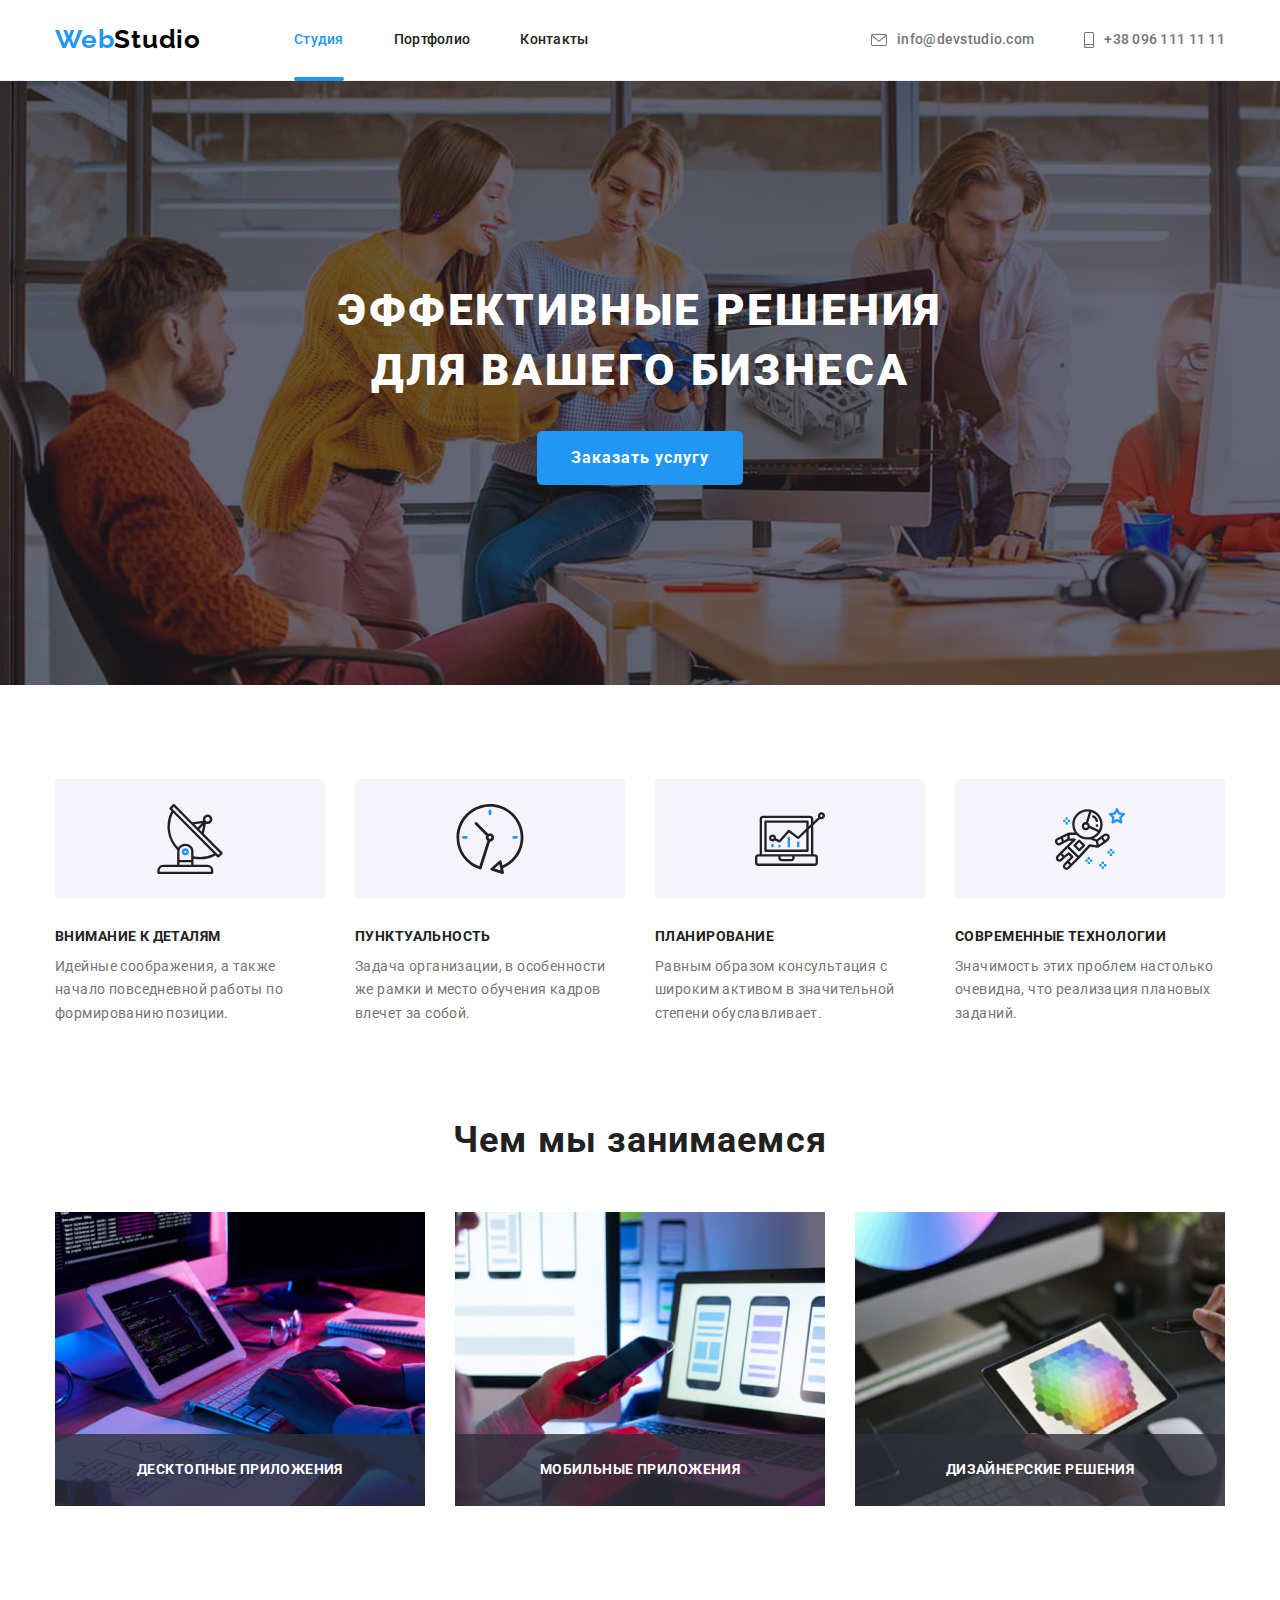
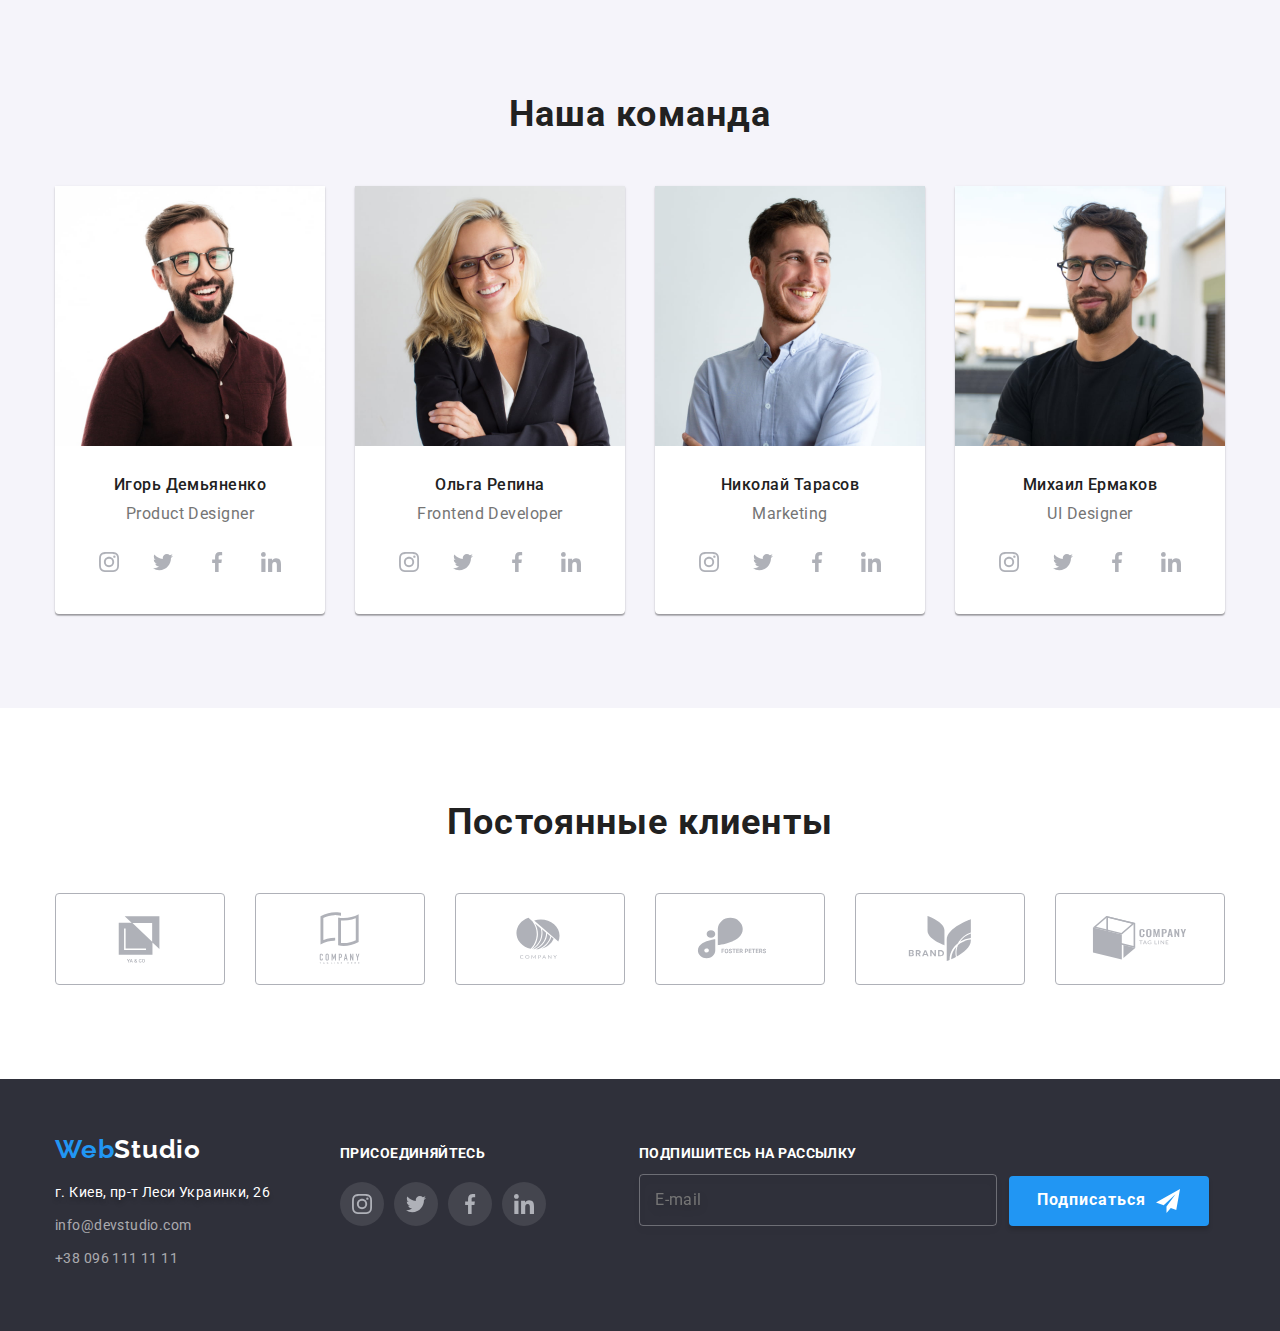
==== commit 2c34ee9c: "код" ====
--- a/index.html
+++ b/index.html
@@ -504,18 +504,20 @@
             </li>
           </ul>
         </div>
-        <div>
+        
           <form class="subscribe-form">
           <p class="subscribe-form-title">Подпишитесь на рассылку</p>
-          <input type="mail" placeholder="E-mail" class="subscribe-form-input"/>
+          <div class="subscribe-form-div">
+            <input type="mail" placeholder="E-mail" class="subscribe-form-input"/>
           <button type="submit" class="submit-form-btn">Подписаться
             <svg class="subscribe-form-svg" width="24" height="24">
             <use href="./image/icons.svg#send"></use>
             </svg>
           </button>
+          </div>
         </div>
         </form>
-      </div>
+      
     </footer>
 <!-- 
     -----------***| Модальное окно |***---------- -->
@@ -532,29 +534,35 @@
           <div class="register-form">
             <label class="modal-label"
               ><span class="modal-span">Имя</span>
-              <input type="text" name="user name" class="modal-input" />
+              <div class="modal-svg-holder">
+                <input type="text" name="user name" class="modal-input" placeholder=" " />
               <svg class="modal-svg" width="18" height="18">
                 <use href="./image/icons.svg#person"></use>
               </svg>
+              </div>
             </label>
 
             <label class="modal-label"
               ><span class="modal-span">Телефон</span>
+               <div class="modal-svg-holder">
               <input type="tel" class="modal-input" name="user phone" />
               <svg class="modal-svg" width="18" height="18">
                 <use href="./image/icons.svg#modal-phone"></use>
               </svg>
+              </div>
             </label>
 
             <label class="modal-label"
               ><span class="modal-span">Почта</span>
+              <div class="modal-svg-holder">
               <input type="mail" name="user mail" class="modal-input" />
               <svg class="modal-svg" width="18" height="18">
                 <use href="./image/icons.svg#modal-mail"></use>
               </svg>
+              </div>
             </label>
           </div>
-          <label
+          <label class="u"
             ><span class="modal-span">Комментарий</span>
             <textarea
               name="user comment"
--- a/styles/style.css
+++ b/styles/style.css
@@ -143,7 +143,7 @@
   padding-bottom: 32px;
   display: flex;
   justify-content: center;
-  align-items: flex-start;
+  align-items: center;
   transition: color 250ms cubic-bezier(0.4, 0, 0.2, 1);
 }
 
@@ -587,8 +587,26 @@
   fill: currentColor;
 }
 .subscribe-form {
-  margin-left: 93px;
-}
+  margin-left: 23px;
+}
+.subscribe-form-title {
+  font-weight: 700;
+  font-size: 14px;
+  line-height: 1.14px;
+  letter-spacing: 0.03em;
+  text-transform: uppercase;
+  color: #ffffff;
+  margin: 0;
+  display: block;
+  margin-bottom: 20px;
+}
+
+.subscribe-form-div {
+  display: flex;
+  align-items: baseline;
+  gap: 12px;
+}
+
 .subscribe-form-input {
   border: 1px solid rgba(255, 255, 255, 0.3);
   filter: drop-shadow(0px 4px 4px rgba(0, 0, 0, 0.15));
@@ -601,15 +619,8 @@
   letter-spacing: 0.03em;
   padding: 15px;
   width: 358px;
-}
-
-.subscribe-form-title {
-  font-weight: 700;
-  font-size: 14px;
-  line-height: 1.14px;
-  letter-spacing: 0.03em;
-  text-transform: uppercase;
-  color: #ffffff;
+  display: inline-flex;
+  outline: none;
 }
 
 .submit-form-btn {
@@ -621,16 +632,17 @@
   text-align: center;
   letter-spacing: 0.06em;
   color: #ffffff;
-  padding-top: 10px 28px;
+  padding: 10px 28px;
   background-color: #2196f3;
   box-shadow: 0px 4px 4px rgba(0, 0, 0, 0.15);
   border-radius: 4px;
-  border-color: transparent;
+  border: none;
   cursor: pointer;
   width: 200px;
+  height: 50px;
 }
 .subscribe-form-svg {
-  padding-left: 10px;
+  margin-left: 10px;
 }
 
 /* Модальное окно */
@@ -658,7 +670,6 @@
   left: 50%;
   transform: translate(-50%, -50%) scale(1) rotate(0);
   width: 528px;
-  height: 581px;
   background-color: #ffffff;
   box-shadow: 0px 1px 3px rgba(0, 0, 0, 0.12), 0px 1px 1px rgba(0, 0, 0, 0.14),
     0px 2px 1px rgba(0, 0, 0, 0.2);
@@ -688,6 +699,7 @@
   cursor: pointer;
   width: 33px;
   height: 33px;
+  transition: fill 250ms cubic-bezier(0.4, 0, 0.2, 1);
 }
 .modal-close-svg {
   position: absolute;
@@ -717,6 +729,7 @@
 .modal-label {
   position: relative;
   display: block;
+  transition: fill 250ms cubic-bezier(0.4, 0, 0.2, 1);
 }
 .modal-label:focus-within {
   fill: #2196f3;
@@ -736,17 +749,28 @@
 .modal-input {
   border: 1px solid rgba(33, 33, 33, 0.2);
   border-radius: 4px;
-  margin-bottom: 20px;
   height: 40px;
   width: 100%;
   padding-left: 43px;
   margin-bottom: 10px;
+  outline: none;
+  font-size: 12px;
+  color: var(--secondary-text-color);
+  transition: border 250ms cubic-bezier(0.4, 0, 0.2, 1);
+}
+
+.modal-input:focus-within {
+  border-color: #2196f3;
 }
 
 .modal-svg {
   position: absolute;
   bottom: 20px;
   left: 12px;
+}
+
+.modal-textarea:placeholder-shown {
+  color: rgba(117, 117, 117, 0.5);
 }
 
 .modal-textarea {
@@ -760,17 +784,13 @@
   font-size: 12px;
   line-height: 1.16;
   letter-spacing: 0.01em;
-  color: rgba(117, 117, 117, 0.5);
-}
-
-.modal-textarea:placeholder-shown {
-  border-color: rgba(33, 33, 33, 0.2);
-}
-
-.modal-textarea:not(:placeholder-shown) {
+  outline: none;
+  color: var(--secondary-text-color);
+}
+
+.modal-textarea:focus-within {
   border-color: #2196f3;
 }
-
 .text-span {
   font-weight: 400;
   font-size: 14px;
@@ -817,10 +837,14 @@
   font-weight: 700;
   font-size: 16px;
   line-height: 1.87;
+  letter-spacing: 0.06em;
   color: #ffffff;
   width: 200px;
   padding: 10px 52px;
   cursor: pointer;
+  display: block;
+  margin: 0 auto;
+  margin-top: 30px;
 }
 /* Портфолио */
 
